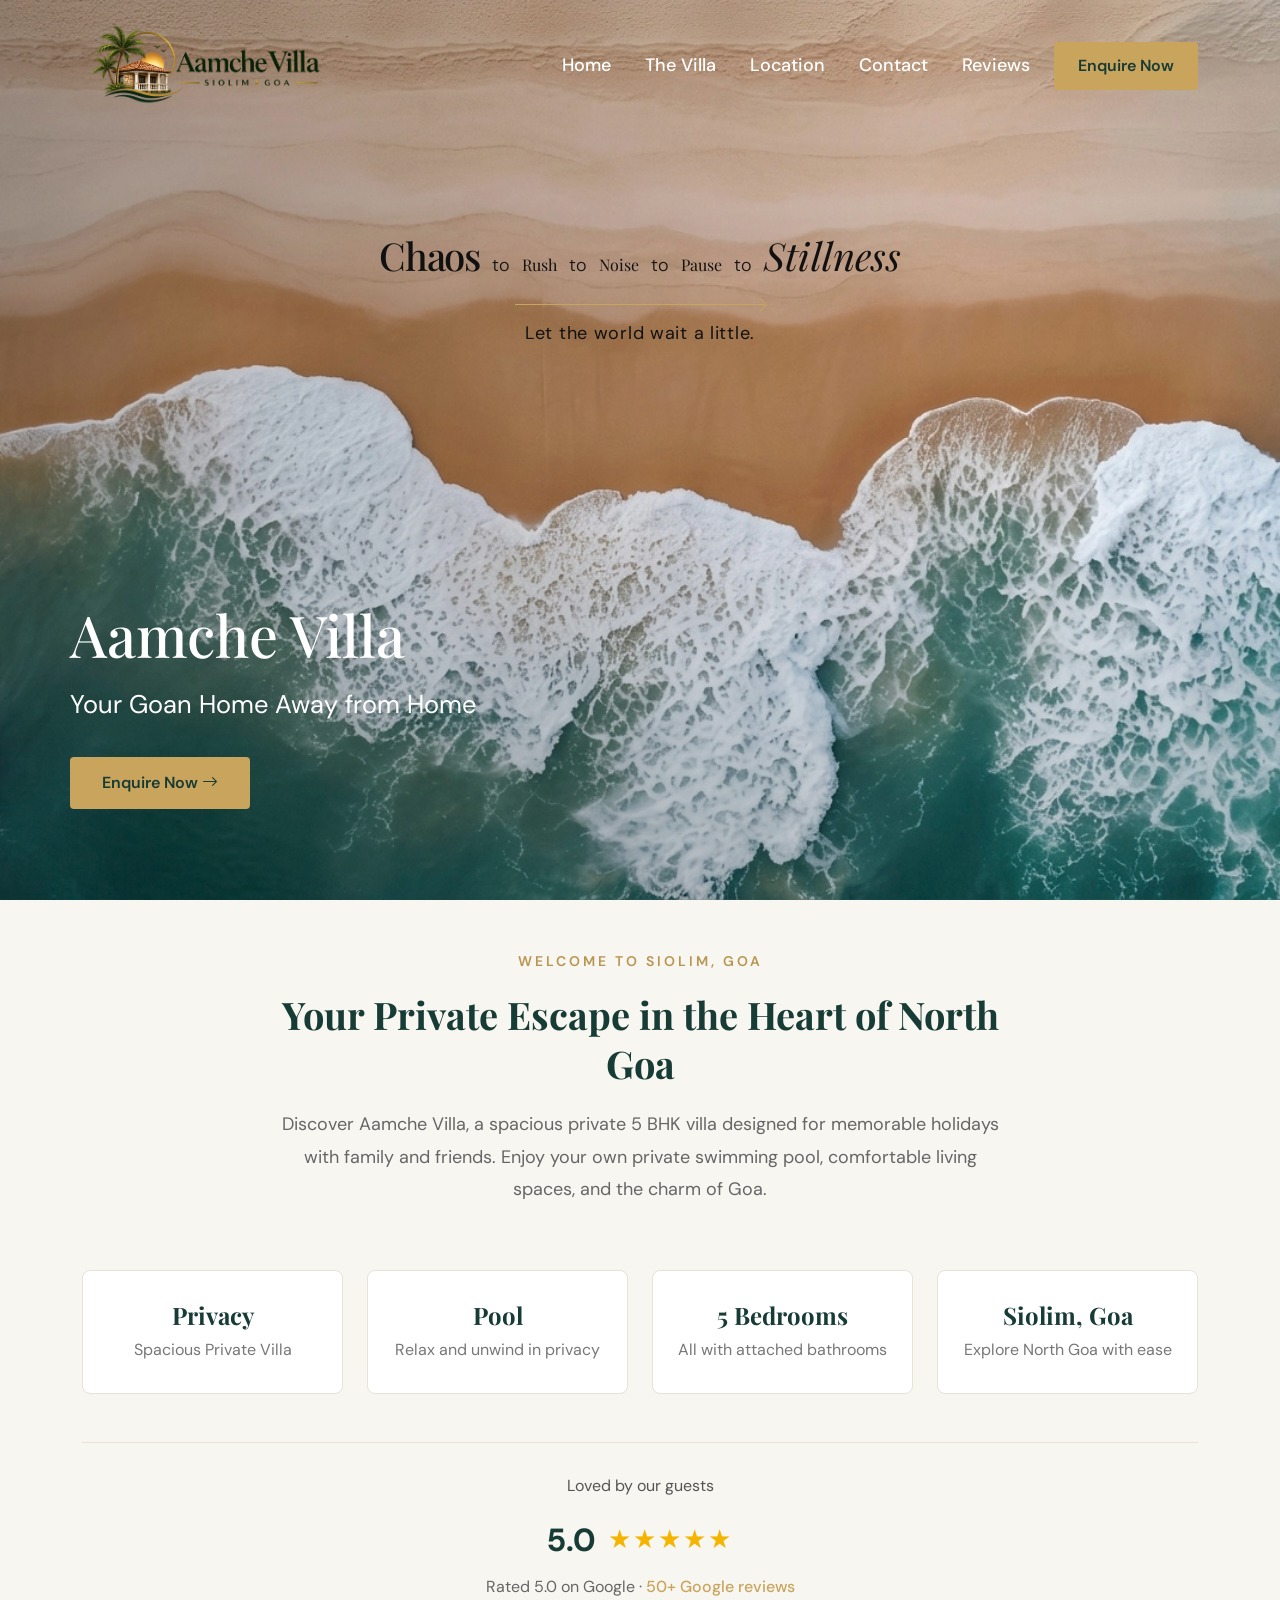
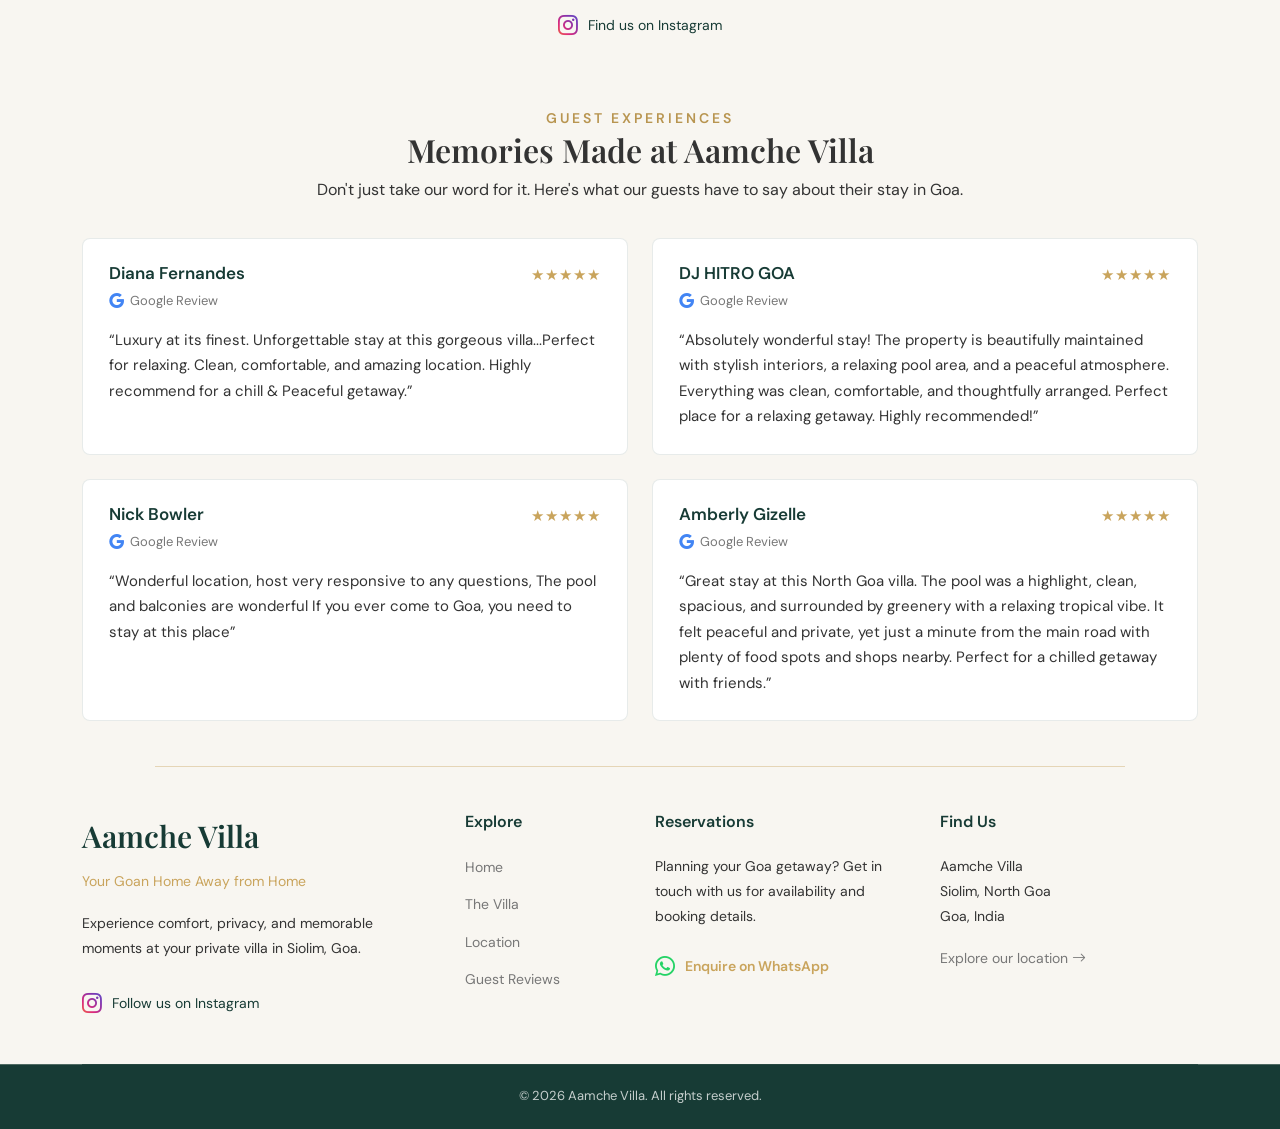
==== index.html @ 556fa5c2 "First draft of the project" ====
<!doctype html>
<html lang="en">
  <head>
    <meta charset="UTF-8" />
    <meta name="viewport" content="width=device-width, initial-scale=1.0" />

    <title>Aamche Villa | Luxury Stay in Goa</title>

    <!-- Bootstrap CSS -->
    <link
      href="https://cdn.jsdelivr.net/npm/bootstrap@5.3.8/dist/css/bootstrap.min.css"
      rel="stylesheet"
      integrity="sha384-sRIl4kxILFvY47J16cr9ZwB07vP4J8+LH7qKQnuqkuIAvNWLzeN8tE5YBujZqJLB"
      crossorigin="anonymous"
    />

    <!-- Google Fonts -->
    <link
      href="https://fonts.googleapis.com/css2?family=DM+Sans:wght@400;500;600;700&family=Playfair+Display:wght@500;600;700&display=swap"
      rel="stylesheet"
    />

    <!-- Bootstrap Icons -->
    <link
      href="https://cdn.jsdelivr.net/npm/bootstrap-icons@1.11.3/font/bootstrap-icons.min.css"
      rel="stylesheet"
    />

    <!-- Custom CSS -->
    <link rel="stylesheet" href="style.css" />
  </head>

  <body>
    <!-- Hero Section -->
    <section class="hero" id="home">
      <!-- Navigation -->
      <nav class="navbar navbar-expand-lg navbar-dark">
        <div class="container">
          <a class="navbar-brand" href="#home">
            <img
              src="assets/images/aamche-villa-logo.png"
              alt="Aamche Villa — Siolim, Goa"
              class="navbar-logo"
            />
          </a>

          <!-- Mobile Menu Button -->
          <button
            class="navbar-toggler"
            type="button"
            data-bs-toggle="collapse"
            data-bs-target="#villaNavbar"
            aria-controls="villaNavbar"
            aria-expanded="false"
            aria-label="Toggle navigation"
          >
            <span class="navbar-toggler-icon"></span>
          </button>

          <!-- Navigation Links -->
          <div class="collapse navbar-collapse" id="villaNavbar">
            <ul class="navbar-nav ms-auto align-items-lg-center">
              <li class="nav-item">
                <a class="nav-link active" href="index.html">Home</a>
              </li>

              <li class="nav-item">
                <a class="nav-link" href="theVilla.html">The Villa</a>
              </li>

              <li class="nav-item">
                <a class="nav-link" href="location.html">Location</a>
              </li>

              <li class="nav-item">
                <a class="nav-link" href="contact.html">Contact</a>
              </li>
              <li class="nav-item">
                <a class="nav-link" href="#reviews">Reviews</a>
              </li>

              <li class="nav-item ms-lg-3">
                <a
                  href="#enquiryModal"
                  class="btn btn-gold"
                  data-bs-toggle="modal"
                  data-bs-target="#enquiryModal"
                >
                  Enquire Now
                </a>
              </li>
            </ul>
          </div>
        </div>
      </nav>

      <!-- Hero Typographic Story -->
      <div class="hero-story" aria-label="Chaos to stillness">
        <div class="hero-story-words">
          <span class="story-chaos">Chaos</span>
          <span class="story-transition">to</span>
          <span class="story-rush">Rush</span>
          <span class="story-transition">to</span>
          <span class="story-noise">Noise</span>
          <span class="story-transition">to</span>
          <span class="story-pause">Pause</span>
          <span class="story-transition">to</span>
          <span class="story-stillness">Stillness</span>
        </div>

        <div class="story-arrow" aria-hidden="true"></div>

        <p class="hero-story-tagline">Let the world wait a little.</p>
      </div>
      <!-- Hero Content -->
      <div class="container hero-content">
        <h1>Aamche Villa</h1>

        <p>Your Goan Home Away from Home</p>

        <a
          href="#enquiryModal"
          class="btn btn-gold"
          data-bs-toggle="modal"
          data-bs-target="#enquiryModal"
        >
          Enquire Now
          <i class="bi bi-arrow-right" aria-hidden="true"></i>
        </a>
      </div>
    </section>

    <!-- Villa Introduction Section -->
    <section class="villa-intro py-5">
      <div class="container">
        <!-- Introduction -->
        <div class="row justify-content-center text-center">
          <div class="col-lg-8">
            <span class="section-label">WELCOME TO SIOLIM, GOA</span>

            <h2 class="section-title mt-3">
              Your Private Escape in the Heart of North Goa
            </h2>

            <p class="section-description">
              Discover Aamche Villa, a spacious private 5 BHK villa designed for
              memorable holidays with family and friends. Enjoy your own private
              swimming pool, comfortable living spaces, and the charm of Goa.
            </p>
          </div>
        </div>

        <!-- Villa Highlights -->
        <div class="row g-4 mt-4">
          <div class="col-md-6 col-lg-3">
            <div class="highlight-card">
              <h3>Privacy</h3>
              <p>Spacious Private Villa</p>
            </div>
          </div>

          <div class="col-md-6 col-lg-3">
            <div class="highlight-card">
              <h3>Pool</h3>
              <p>Relax and unwind in privacy</p>
            </div>
          </div>

          <div class="col-md-6 col-lg-3">
            <div class="highlight-card">
              <h3>5 Bedrooms</h3>
              <p>All with attached bathrooms</p>
            </div>
          </div>

          <div class="col-md-6 col-lg-3">
            <div class="highlight-card">
              <h3>Siolim, Goa</h3>
              <p>Explore North Goa with ease</p>
            </div>
          </div>
        </div>

        <!-- Google Credibility -->
        <div class="google-rating mt-5 text-center">
          <p class="rating-label">Loved by our guests</p>

          <div class="rating-score">
            <span class="rating-number">5.0</span>

            <span class="rating-stars">★★★★★</span>
          </div>

          <p class="rating-reviews">
            Rated 5.0 on Google ·
            <a
              href="https://www.google.com/searchviewer/10?svid=CAwSHRIbCgNwdnESFENnMHZaeTh4TVhsNVpESnlNVFpqGAo"
              target="_blank"
              rel="noopener noreferrer"
              class="google-review-link"
            >
              50+ Google reviews
            </a>
            <br />
            <a
              href="https://www.instagram.com/aamchevillagoa/"
              target="_blank"
              rel="noopener noreferrer"
              class="footer-social"
              aria-label="Follow Aamche Villa on Instagram"
            >
              <i class="bi bi-instagram"></i>
              Find us on Instagram
            </a>
          </p>
        </div>
      </div>
    </section>
    <!-- Guest Reviews Section -->
    <section class="guest-reviews section-padding" id="reviews">
      <div class="container">
        <!-- Section Heading -->
        <div class="section-heading text-center">
          <span class="section-label">GUEST EXPERIENCES</span>

          <h2>Memories Made at Aamche Villa</h2>

          <p>
            Don't just take our word for it. Here's what our guests have to say
            about their stay in Goa.
          </p>
        </div>

        <!-- Review Cards -->
        <div class="row g-4">
          <!-- Review 1 -->
          <div class="col-md-6">
            <div class="review-card">
              <div class="review-card-header">
                <div>
                  <h3>Diana Fernandes</h3>
                  <span class="review-source">
                    <i class="bi bi-google"></i> Google Review
                  </span>
                </div>

                <span class="review-stars" aria-label="5 out of 5 stars">
                  ★★★★★
                </span>
              </div>

              <p class="review-text">
                “Luxury at its finest. Unforgettable stay at this gorgeous
                villa...Perfect for relaxing. Clean, comfortable, and amazing
                location. Highly recommend for a chill & Peaceful getaway.”
              </p>
            </div>
          </div>

          <!-- Review 2 -->
          <div class="col-md-6">
            <div class="review-card">
              <div class="review-card-header">
                <div>
                  <h3>DJ HITRO GOA</h3>
                  <span class="review-source">
                    <i class="bi bi-google"></i> Google Review
                  </span>
                </div>

                <span class="review-stars" aria-label="5 out of 5 stars">
                  ★★★★★
                </span>
              </div>

              <p class="review-text">
                “Absolutely wonderful stay! The property is beautifully
                maintained with stylish interiors, a relaxing pool area, and a
                peaceful atmosphere. Everything was clean, comfortable, and
                thoughtfully arranged. Perfect place for a relaxing getaway.
                Highly recommended!”
              </p>
            </div>
          </div>

          <!-- Review 3 -->
          <div class="col-md-6">
            <div class="review-card">
              <div class="review-card-header">
                <div>
                  <h3>Nick Bowler</h3>
                  <span class="review-source">
                    <i class="bi bi-google"></i> Google Review
                  </span>
                </div>

                <span class="review-stars" aria-label="5 out of 5 stars">
                  ★★★★★
                </span>
              </div>

              <p class="review-text">
                “Wonderful location, host very responsive to any questions, The
                pool and balconies are wonderful If you ever come to Goa, you
                need to stay at this place”
              </p>
            </div>
          </div>

          <!-- Review 4 -->
          <div class="col-md-6">
            <div class="review-card">
              <div class="review-card-header">
                <div>
                  <h3>Amberly Gizelle</h3>
                  <span class="review-source">
                    <i class="bi bi-google"></i> Google Review
                  </span>
                </div>

                <span class="review-stars" aria-label="5 out of 5 stars">
                  ★★★★★
                </span>
              </div>

              <p class="review-text">
                “Great stay at this North Goa villa. The pool was a highlight,
                clean, spacious, and surrounded by greenery with a relaxing
                tropical vibe. It felt peaceful and private, yet just a minute
                from the main road with plenty of food spots and shops nearby.
                Perfect for a chilled getaway with friends.”
              </p>
            </div>
          </div>
        </div>
      </div>
    </section>
    <!-- Footer -->
    <footer class="villa-footer">
      <div class="container">
        <!-- Footer Main -->
        <div class="row footer-main">
          <!-- Villa Branding -->
          <div class="col-lg-4 col-md-6 footer-brand-column">
            <a href="#home" class="footer-brand">Aamche Villa</a>

            <p class="footer-tagline">Your Goan Home Away from Home</p>

            <p class="footer-description">
              Experience comfort, privacy, and memorable moments at your private
              villa in Siolim, Goa.
            </p>

            <a
              href="https://www.instagram.com/aamchevillagoa/"
              target="_blank"
              rel="noopener noreferrer"
              class="footer-social"
              aria-label="Follow Aamche Villa on Instagram"
            >
              <i class="bi bi-instagram"></i>
              Follow us on Instagram
            </a>
          </div>

          <!-- Explore -->
          <div class="col-lg-2 col-md-6 footer-links-column">
            <h3 class="footer-heading">Explore</h3>

            <ul class="footer-links">
              <li><a href="index.html">Home</a></li>
              <li><a href="theVilla.html">The Villa</a></li>
              <li><a href="location.html">Location</a></li>
              <li><a href="index.html#reviews">Guest Reviews</a></li>
            </ul>
          </div>

          <!-- Reservations -->
          <div class="col-lg-3 col-md-6 footer-reservations-column">
            <h3 class="footer-heading">Reservations</h3>

            <p class="footer-description">
              Planning your Goa getaway? Get in touch with us for availability
              and booking details.
            </p>

            <a
              href="https://wa.me/919718188344?text=Hello%20Aamche%20Villa%2C%20I%20would%20like%20to%20enquire%20about%20a%20booking."
              target="_blank"
              rel="noopener noreferrer"
              class="footer-booking-link"
            >
              <i class="bi bi-whatsapp"></i>
              Enquire on WhatsApp
            </a>
          </div>

          <!-- Location -->
          <div class="col-lg-3 col-md-6 footer-location-column">
            <h3 class="footer-heading">Find Us</h3>

            <p class="footer-description">
              Aamche Villa<br />
              Siolim, North Goa<br />
              Goa, India
            </p>

            <a href="location.html" class="footer-location-link">
              Explore our location
              <i class="bi bi-arrow-right"></i>
            </a>
          </div>
        </div>

        <!-- Footer Bottom -->
        <div class="footer-bottom">
          <p>&copy; 2026 Aamche Villa. All rights reserved.</p>
        </div>
      </div>
    </footer>
    <div id="enquiryModalContainer"></div>
    <!-- Bootstrap JavaScript -->
    <script src="https://cdn.jsdelivr.net/npm/bootstrap@5.3.3/dist/js/bootstrap.bundle.min.js"></script>

    <!-- Custom JavaScript -->
    <script src="script.js"></script>
    <!-- Shared Enquiry Modal -->
  </body>
</html>
---- style.css ----
/* =====================================================
   01. AAMCHE VILLA — DESIGN SYSTEM
===================================================== */

:root {
  /* Brand Colors */
  --color-primary: #173b35;
  --color-primary-light: #244b43;
  --color-gold: #c9a45c;
  --color-gold-hover: #dfc17f;

  /* Background Colors */
  --color-background: #f8f6f1;
  --color-white: #ffffff;

  /* Text Colors */
  --color-text: #333333;
  --color-muted: #777777;
  --color-border: #e8e2d7;

  /* Typography */
  --font-heading: "Playfair Display", serif;
  --font-body: "DM Sans", sans-serif;

  /* Layout */
  --section-padding: 80px;
  --container-width: 1200px;

  /* Animation */
  --transition-default: 0.3s ease;
}

/* =====================================================
   02. GLOBAL STYLES & TYPOGRAPHY
===================================================== */

*,
*::before,
*::after {
  box-sizing: border-box;
}

html {
  scroll-behavior: smooth;
}

body {
  margin: 0;
  font-family: var(--font-body);
  color: var(--color-text);
  background-color: var(--color-background);
  line-height: 1.6;
  overflow-x: clip;
}

img {
  max-width: 100%;
  height: auto;
}

h1,
h2,
h3,
h4,
h5,
h6 {
  font-family: var(--font-heading);
  font-weight: 600;
}

a {
  transition: color var(--transition-default);
}

/* =========================================
   HERO STORY — MINIMALIST CHAOS TO STILLNESS
========================================= */

.hero-story {
  position: absolute;
  top: 25%;
  left: 50%;
  transform: translateX(-50%);

  width: 90%;
  text-align: center;

  color: #111111;
  z-index: 1;
  pointer-events: none;
}

/* Main phrase */
.hero-story-words {
  display: flex;
  justify-content: center;
  align-items: baseline;
  gap: 12px;

  margin: 0;

  font-family: var(--font-heading);
  color: #111111;
}

/* Opening word */
.story-chaos {
  font-size: clamp(28px, 3vw, 42px);
  font-weight: 500;
  letter-spacing: -0.03em;
}

/* Transition phrase */
.story-transition {
  font-family: var(--font-body);
  font-size: clamp(15px, 1.4vw, 19px);
  font-weight: 300;
  color: #111111;
}

/* Final word */
.story-stillness {
  font-size: clamp(28px, 3vw, 42px);
  font-weight: 400;
  font-style: italic;
  color: #111111;
}

/* Minimal golden arrow */
.story-arrow {
  position: relative;

  width: 250px;
  height: 1px;

  background-color: var(--color-gold);
  margin: 18px auto 14px;
}

/* Arrow head */
.story-arrow::after {
  content: "";

  position: absolute;
  right: 0;
  top: -4px;

  width: 10px;
  height: 10px;

  border-top: 1px solid var(--color-gold);
  border-right: 1px solid var(--color-gold);

  transform: rotate(45deg);
}

/* Tagline */
.hero-story-tagline {
  font-family: var(--font-body);
  font-size: 18px;
  font-weight: 400;
  letter-spacing: 0.04em;

  margin: 0;
  color: #111111;
}

/* =========================================
   RESPONSIVE HERO STORY
========================================= */

@media (max-width: 767.98px) {
  .hero-story {
    top: 28%;
    width: 95%;
  }

  .hero-story-words {
    gap: 7px;
  }

  .story-chaos,
  .story-stillness {
    font-size: clamp(26px, 2.8vw, 39px);
  }

  .story-transition {
    font-size: 13px;
  }

  .story-arrow {
    width: 70px;
    margin: 14px auto 10px;
  }

  .hero-story-tagline {
    font-size: 13px;
    letter-spacing: 0.02em;
  }
}

/* =====================================================
   03. HERO SECTION
===================================================== */

.hero {
  min-height: max(700px, 100vh);

  background:
    linear-gradient(
      90deg,
      rgba(0, 0, 0, 0.22) 0%,
      rgba(0, 0, 0, 0.1) 45%,
      rgba(0, 0, 0, 0) 75%
    ),
    linear-gradient(0deg, rgba(0, 0, 0, 0.18) 0%, rgba(0, 0, 0, 0) 50%),
    url("assets/images/hero.jpg");
  background-size: cover;
  background-position: center 60%;
  background-repeat: no-repeat;

  color: var(--color-white);

  display: flex;
  flex-direction: column;
}

.hero-content {
  flex: 1;

  display: flex;
  flex-direction: column;
  justify-content: center;

  padding: 60px 0;
  transform: translateY(190px);
}

.hero-content h1 {
  font-family: var(--font-heading);
  font-size: clamp(46px, 4.5vw, 68px);
  font-weight: 500;
  line-height: 1.1;

  margin-bottom: 20px;
}

.hero-content p {
  font-family: var(--font-body);
  font-size: clamp(18px, 2vw, 26px);
  line-height: 1.5;

  margin-bottom: 32px;
}

/* Navbar Logo */

.navbar-brand {
  display: flex;
  align-items: center;
  padding: 0;
}

.navbar-logo {
  width: 250px;
  height: auto;
  max-width: 100%;
  object-fit: contain;
}

@media (max-width: 991px) {
  .navbar-logo {
    width: 190px;
  }
}

/* =====================================================
   04. NAVIGATION
===================================================== */

/* Desktop Navbar */

.hero .navbar {
  padding: 24px 0;
}

.navbar-brand {
  font-family: var(--font-heading);
  font-size: 32px;
  font-weight: 600;
  color: var(--color-white);
  letter-spacing: -0.5px;
}

.navbar-brand:hover,
.navbar-brand:focus {
  color: var(--color-white);
}

.navbar .nav-link {
  color: var(--color-white);
  font-size: 18px;
  font-weight: 500;
  margin-left: 18px;

  transition: color var(--transition-default);
}

.navbar .nav-link:hover,
.navbar .nav-link:focus {
  color: var(--color-gold);
}

/* Navbar Hamburger Button */

.navbar .navbar-toggler {
  border: 1px solid rgba(255, 255, 255, 0.6);
}

.navbar .navbar-toggler:focus {
  box-shadow: 0 0 0 0.15rem rgba(201, 164, 92, 0.5);
}

/* Navbar Logo */

.navbar-brand {
  display: flex;
  align-items: center;
  padding: 0;
}

.navbar-logo {
  width: 250px;
  height: auto;
  object-fit: contain;
}

@media (max-width: 991px) {
  .navbar-logo {
    width: 190px;
  }
}

/* =====================================================
   05. BUTTONS
===================================================== */

.btn-gold {
  display: inline-block;

  background-color: var(--color-gold);
  color: var(--color-primary);

  padding: 12px 24px;

  border: none;
  border-radius: 4px;

  font-weight: 600;
  text-decoration: none;

  transition:
    background-color var(--transition-default),
    transform var(--transition-default);
}

.btn-gold:hover,
.btn-gold:focus {
  background-color: var(--color-gold-hover);
  color: var(--color-primary);

  transform: translateY(-2px);
}

/* Hero CTA Button */

.hero-content .btn-gold {
  width: fit-content;
  padding: 14px 32px;
}

/* =====================================================
   06. VILLA INTRODUCTION
===================================================== */

.villa-intro {
  background-color: var(--color-background);
  padding: 60px 0;
}

/* Section Eyebrow Label */

.section-label {
  color: #b89550;

  font-size: 14px;
  font-weight: 600;
  letter-spacing: 3px;
}

/* Section Heading */

.section-title {
  color: var(--color-primary);

  font-size: 38px;
  font-weight: 700;
  line-height: 1.3;
}

/* Section Description */

.section-description {
  color: #666666;

  font-size: 18px;
  line-height: 1.8;

  margin-top: 20px;
}

/* =====================================================
   07. VILLA HIGHLIGHT CARDS
===================================================== */

.highlight-card {
  height: 100%;
  padding: 30px 20px;

  background-color: var(--color-white);

  text-align: center;

  border-radius: 8px;
  border: 1px solid var(--color-border);

  transition:
    transform var(--transition-default),
    box-shadow var(--transition-default);
}

.highlight-card:hover {
  transform: translateY(-5px);
  box-shadow: 0 8px 24px rgba(0, 0, 0, 0.06);
}

.highlight-card h3 {
  color: var(--color-primary);

  font-size: 24px;
  font-weight: 700;
}

.highlight-card p {
  color: var(--color-muted);
  margin-bottom: 0;
}

/* =====================================================
   08. GOOGLE RATING
===================================================== */

.google-rating {
  border-top: 1px solid var(--color-border);
  padding-top: 30px;
}

.rating-label {
  color: #555555;
  font-size: 16px;
}

.rating-score {
  display: flex;
  justify-content: center;
  align-items: center;
  gap: 12px;
}

.rating-number {
  font-size: 32px;
  font-weight: 700;
  color: var(--color-primary);
}

.rating-stars {
  color: #f4b400;
  font-size: 26px;
  letter-spacing: 2px;
}

.rating-reviews {
  color: #666666;
  margin-top: 8px;
}

/* =====================================================
   09. GUEST REVIEWS
===================================================== */

/* Reviews Section */

.guest-reviews {
  background-color: var(--color-background);
}

.guest-reviews .section-heading {
  margin-bottom: 35px;
}

/* Review Card */

.review-card {
  height: 100%;
  min-height: 0;

  padding: 24px 26px;

  background-color: var(--color-white);

  border: 1px solid rgba(23, 59, 53, 0.1);
  border-radius: 8px;

  display: flex;
  flex-direction: column;

  position: relative;

  transition:
    transform var(--transition-default),
    box-shadow var(--transition-default);
}

.review-card:hover {
  transform: translateY(-3px);
  box-shadow: 0 8px 22px rgba(23, 59, 53, 0.07);
}

/* Review Header */

.review-card-header {
  display: flex;
  justify-content: space-between;
  align-items: flex-start;

  gap: 10px;
  margin-bottom: 14px;
}

.review-card-header h3 {
  font-family: var(--font-body);
  font-size: 17px;
  font-weight: 600;

  color: var(--color-primary);
  margin-bottom: 5px;
}

/* Review Source */

.review-source {
  display: inline-flex;
  align-items: center;
  gap: 6px;

  color: var(--color-muted);
  font-size: 13px;
}

.review-source i {
  color: #4285f4;
  font-size: 15px;
}

/* Review Stars */

.review-stars {
  color: var(--color-gold);
  font-size: 15px;
  letter-spacing: 1px;
  white-space: nowrap;
}

/* Review Content */

.review-text {
  color: var(--color-text);

  font-size: 15px;
  line-height: 1.7;

  margin-bottom: 0;
}

/* =====================================================
   10. FOOTER — UPPER LIGHT SECTION
===================================================== */

/* Footer Main Container */

.villa-footer {
  position: relative;

  background-color: var(--color-background);
  color: var(--color-text);

  padding: 45px 0 0;
}

/* Reviews-to-Footer Divider */

.villa-footer::before {
  content: "";

  display: block;

  width: 80%;
  max-width: 970px;
  height: 1px;

  background-color: var(--color-gold);
  opacity: 0.4;

  margin: 0 auto 45px;
}

/* Footer Column Layout */

.footer-main {
  align-items: flex-start;
  row-gap: 35px;
}

.footer-main > div {
  min-width: 0;
}

/* Branding Column */

.footer-brand-column {
  padding-right: 30px;
}

/* Other Footer Columns */

.footer-links-column,
.footer-reservations-column,
.footer-location-column {
  padding-left: 15px;
  padding-right: 15px;
}

/* =====================================================
   11. FOOTER — BRANDING & DESCRIPTION
===================================================== */

/* Villa Brand */

.footer-brand {
  display: inline-block;

  font-family: var(--font-heading);
  font-size: 30px;
  font-weight: 600;

  color: var(--color-primary);
  text-decoration: none;

  margin-bottom: 10px;
}

.footer-brand:hover {
  color: var(--color-gold);
}

/* Tagline */

.footer-tagline {
  color: var(--color-gold);

  font-size: 14px;
  margin-bottom: 18px;
}

/* Description */

.footer-description {
  color: var(--color-text);

  font-size: 14px;
  line-height: 1.8;
}

/* =====================================================
   12. FOOTER — HEADINGS & QUICK LINKS
===================================================== */

/* Footer Headings */

.footer-heading {
  font-family: var(--font-body);
  font-size: 16px;
  font-weight: 600;

  color: var(--color-primary);

  margin-bottom: 22px;
}

/* Footer Link List */

.footer-links {
  list-style: none;

  padding: 0;
  margin: 0;
}

.footer-links li {
  margin-bottom: 12px;
}

/* Footer Links */

.footer-links a,
.footer-location-link {
  color: var(--color-muted);

  font-size: 14px;
  text-decoration: none;

  transition: color var(--transition-default);
}

.footer-links a:hover,
.footer-location-link:hover {
  color: var(--color-gold);
}

/* =====================================================
   13. FOOTER — INSTAGRAM
===================================================== */

.footer-social {
  display: inline-flex;
  align-items: center;
  gap: 10px;

  color: var(--color-primary);
  text-decoration: none;

  font-size: 14px;
  margin-top: 10px;

  transition: color var(--transition-default);
}

/* Instagram Brand Icon */

.footer-social i {
  font-size: 20px;

  background: linear-gradient(45deg, #f58529, #dd2a7b, #8134af, #515bd4);

  -webkit-background-clip: text;
  background-clip: text;
  -webkit-text-fill-color: transparent;
}

.footer-social:hover {
  color: var(--color-gold);
}

/* =====================================================
   14. FOOTER — WHATSAPP BOOKING
===================================================== */

.footer-booking-link {
  display: inline-flex;
  align-items: center;
  gap: 10px;

  color: var(--color-gold);
  text-decoration: none;

  font-size: 14px;
  font-weight: 600;

  margin-top: 5px;

  transition: color var(--transition-default);
}

/* WhatsApp Brand Icon */

.footer-booking-link i {
  font-size: 20px;
  color: #25d366;
}

.footer-booking-link:hover {
  color: var(--color-primary);
}

/* =====================================================
   15. FOOTER — DARK COPYRIGHT STRIP
===================================================== */

.footer-bottom {
  display: flex;
  justify-content: center;
  align-items: center;

  gap: 20px;

  position: relative;

  background-color: var(--color-primary);

  margin-top: 45px;
  padding: 22px 30px;

  /* Extend the green background beyond the container */
  box-shadow: 0 0 0 100vmax var(--color-primary);
  clip-path: inset(0 -100vmax);
}

/* Copyright Text */

.footer-bottom p {
  color: rgba(255, 255, 255, 0.75);

  font-size: 13px;
  margin: 0;
}

/* =====================================================
   16. RESPONSIVE DESIGN — TABLET
===================================================== */

@media (max-width: 991.98px) {
  /* Hero Background */

  .hero {
    background-position: center;
  }

  /* Mobile Navigation — Transparent */

  .hero .navbar {
    padding: 15px 0;
  }

  .navbar-collapse {
    margin-top: 15px;
    padding: 10px 0;

    background-color: transparent;
    border: none;
    border-radius: 0;
    box-shadow: none;
  }

  .navbar-nav {
    align-items: stretch !important;
    gap: 8px;
  }

  .navbar .nav-link {
    margin-left: 0;
    padding: 10px 5px;
  }

  .navbar .nav-item.ms-lg-3 {
    margin-left: 0 !important;
  }

  .navbar .nav-item .btn-gold {
    display: inline-block;
    margin-top: 10px;
  }

  /* Footer Column Spacing */

  .footer-brand-column {
    padding-right: 15px;
  }

  .footer-links-column,
  .footer-reservations-column,
  .footer-location-column {
    padding-left: 15px;
    padding-right: 15px;
  }
}

/* =====================================================
   17. RESPONSIVE DESIGN — MOBILE
===================================================== */

@media (max-width: 767.98px) {
  /* Hero */

  .hero {
    min-height: max(650px, 100vh);
    background-position: center;
  }

  .hero-content {
    padding: 40px 0;
  }

  .hero-content h1 {
    font-size: clamp(40px, 10vw, 56px);
  }

  .hero-content p {
    font-size: 18px;
  }

  /* Villa Introduction */

  .villa-intro {
    padding: 50px 0;
  }

  .section-title {
    font-size: 30px;
  }

  .section-description {
    font-size: 16px;
  }

  /* Google Rating */

  .rating-score {
    gap: 8px;
  }

  .rating-number {
    font-size: 28px;
  }

  .rating-stars {
    font-size: 22px;
  }

  /* Guest Reviews */

  .guest-reviews .section-heading {
    margin-bottom: 25px;
  }

  .review-card {
    min-height: auto;
    padding: 22px;
  }

  .review-card-header {
    flex-direction: column;
    gap: 10px;
  }

  .review-card-header h3 {
    font-size: 16px;
  }

  .review-text {
    font-size: 14px;
    line-height: 1.7;
  }

  /* Footer */

  .villa-footer {
    padding-top: 35px;
  }

  .villa-footer::before {
    width: 90%;
    margin-bottom: 35px;
  }

  .footer-main {
    row-gap: 30px;
    text-align: center;
  }

  .footer-brand-column {
    padding-right: 15px;
  }

  .footer-heading {
    margin-bottom: 15px;
  }

  /* Copyright Strip */

  .footer-bottom {
    flex-direction: column;
    text-align: center;

    gap: 8px;
    padding: 22px 15px;

    margin-top: 35px;
  }
}

/* =====================================================
   18. RESPONSIVE DESIGN — SMALL MOBILE
===================================================== */

@media (max-width: 480px) {
  /* Hero */

  .hero-content h1 {
    font-size: 40px;
  }

  .hero-content p {
    font-size: 17px;
  }

  /* Section Headings */

  .section-title {
    font-size: 27px;
  }

  /* Highlight Cards */

  .highlight-card {
    padding: 25px 15px;
  }

  .highlight-card h3 {
    font-size: 22px;
  }

  /* Google Rating */

  .rating-score {
    flex-wrap: wrap;
  }
}

/* Google Reviews Link */
.google-review-link {
  color: var(--color-gold);
  text-decoration: none;
  font-weight: 500;

  transition:
    color var(--transition-default),
    opacity var(--transition-default);
}

.google-review-link:hover {
  color: var(--color-primary);
  text-decoration: none;
}

.google-review-link:focus-visible {
  outline: 2px solid var(--color-gold);
  outline-offset: 4px;
  border-radius: 2px;
}

/* =====================================================
   19. THE VILLA PAGE
===================================================== */

/* -----------------------------------------------------
   19.1 Villa Page Navbar
   Keep the same layout as homepage, but use dark text
   because this page has a light background.
----------------------------------------------------- */

.villa-page {
  background-color: var(--color-background);
}

.villa-navbar {
  background-color: var(--color-background);
  padding: 12px 0;
}

.villa-navbar .navbar-logo {
  width: 250px;
  max-height: 85px;
  object-fit: contain;
}

.villa-navbar .nav-link {
  color: var(--color-primary);
  font-weight: 500;
  margin-left: 15px;
}

.villa-navbar .nav-link:hover,
.villa-navbar .nav-link:focus,
.villa-navbar .nav-link.active {
  color: var(--color-gold);
}

.villa-navbar .navbar-toggler {
  border-color: var(--color-primary);
}

.villa-navbar .navbar-toggler:focus {
  box-shadow: 0 0 0 0.15rem rgba(201, 164, 92, 0.4);
}

/* -----------------------------------------------------
   19.2 Villa Introduction — Refined Hero
----------------------------------------------------- */

.villa-page-hero {
  position: relative;
  background-color: var(--color-background);
  padding: 25px 0 15px;
  overflow: hidden;
}

/* Small decorative ornament */
.villa-hero-ornament {
  display: flex;
  justify-content: center;
  align-items: center;
  gap: 18px;
  color: var(--color-gold);
  margin-bottom: 8px;
}

.villa-hero-ornament span {
  display: block;
  width: 35px;
  height: 1px;
  background-color: var(--color-gold);
}

.villa-hero-ornament i {
  font-size: 25px;
}

/* Location eyebrow */
.villa-hero-eyebrow {
  color: var(--color-gold);
  font-family: var(--font-body);
  font-size: 13px;
  font-weight: 600;
  letter-spacing: 2.5px;
  text-transform: uppercase;
  margin-bottom: 22px;
}

/* Main heading */
.villa-page-hero h1 {
  color: var(--color-primary);
  font-family: var(--font-heading);
  font-size: clamp(38px, 5vw, 68px);
  font-weight: 600;
  line-height: 1.12;
  margin-bottom: 25px;
}

/* Description */
.villa-hero-description {
  max-width: 900px;
  margin: 0 auto;
}

.villa-page-hero .lead {
  color: var(--color-text);
  font-family: var(--font-body);
  font-size: clamp(17px, 1.5vw, 21px);
  line-height: 1.8;
  margin: 0 auto 25px;
}

/* Hero buttons */
.villa-hero-actions {
  display: flex;
  justify-content: center;
  align-items: center;
  flex-wrap: wrap;
  gap: 16px;
}

.villa-hero-actions .btn {
  padding: 13px 25px;
}

/* Gallery scroll cue */
.villa-hero-scroll {
  display: inline-flex;
  flex-direction: column;
  align-items: center;
  gap: 1px;
  margin-top: 2px;

  color: var(--color-muted);
  font-size: 12px;
  font-weight: 600;
  letter-spacing: 1.8px;
  text-transform: uppercase;
  text-decoration: none;

  transition: color var(--transition-default);
}

.villa-hero-scroll i {
  color: var(--color-gold);
  font-size: 23px;
  transition: transform var(--transition-default);
}

.villa-hero-scroll:hover {
  color: var(--color-primary);
}

.villa-hero-scroll:hover i {
  transform: translateY(4px);
}

/* Responsive hero */
@media (max-width: 767.98px) {
  .villa-page-hero {
    padding: 35px 0 25px;
  }

  .villa-hero-eyebrow {
    font-size: 11px;
    letter-spacing: 1.5px;
    margin-bottom: 18px;
  }

  .villa-page-hero h1 {
    font-size: clamp(34px, 8vw, 44px);
    line-height: 1.15;
  }

  .villa-page-hero .lead {
    font-size: 16px;
    line-height: 1.7;
  }

  .villa-hero-actions {
    gap: 12px;
  }

  .villa-hero-actions .btn {
    padding: 11px 18px;
    font-size: 16px;
  }

  .villa-hero-scroll {
    margin-top: 25px;
    font-size: 10px;
    letter-spacing: 1.2px;
  }
}

.villa-palm-icon {
  width: 34px;
  height: 34px;
  display: block;
}

/* =====================================================
   VILLA PAGE — LUXURY CAROUSEL
===================================================== */

/* Carousel outer frame */
.villa-carousel {
  position: relative;
  width: 100%;
  padding: 12px;
  overflow: hidden;
  background-color: var(--color-background);
}

/* Carousel frame */
.villa-carousel .carousel-inner {
  overflow: hidden;
  border-radius: 6px;
}

/* Consistent image sizing */
.villa-carousel-image {
  display: block;
  width: 100%;
  height: clamp(400px, 55vw, 700px);
  object-fit: cover;
  object-position: center;
}

/* Caption overlay */
.villa-carousel .carousel-item {
  position: relative;
}

.villa-carousel .carousel-item::after {
  content: "";
  position: absolute;
  inset: 0;

  background: linear-gradient(
    to top,
    rgba(0, 0, 0, 0.55) 0%,
    rgba(0, 0, 0, 0.15) 35%,
    rgba(0, 0, 0, 0) 65%
  );

  pointer-events: none;
}

/* Caption positioning */
.villa-carousel .carousel-caption {
  z-index: 2;
  bottom: 8%;
  text-align: center;
}

/* Caption heading */
.villa-carousel .carousel-caption h2 {
  font-family: var(--font-heading);
  font-size: clamp(2rem, 4vw, 3.5rem);
  font-weight: 500;
  color: var(--color-white);
  margin-bottom: 12px;
}

/* Caption description */
.villa-carousel .carousel-caption p {
  font-family: var(--font-body);
  font-size: clamp(1rem, 1.5vw, 1.25rem);
  color: var(--color-white);
  margin-bottom: 0;
}

/* Carousel arrows */
.villa-carousel .carousel-control-prev,
.villa-carousel .carousel-control-next {
  z-index: 3;
  width: 8%;
  opacity: 0.75;
  transition: opacity var(--transition-default);
}

.villa-carousel .carousel-control-prev:hover,
.villa-carousel .carousel-control-next:hover {
  opacity: 1;
}

/* Tablet and mobile */
@media (max-width: 768px) {
  .villa-carousel {
    padding: 8px;
  }

  .villa-carousel-image {
    height: 400px;
  }

  .villa-carousel .carousel-caption {
    bottom: 6%;
    left: 10%;
    right: 10%;
  }

  .villa-carousel .carousel-caption h2 {
    font-size: 1.8rem;
  }

  .villa-carousel .carousel-caption p {
    font-size: 0.95rem;
  }

  .villa-carousel .carousel-control-prev,
  .villa-carousel .carousel-control-next {
    width: 12%;
  }
}

/* Small mobile */
@media (max-width: 575.98px) {
  .villa-carousel-image {
    height: 300px;
  }

  .villa-carousel .carousel-caption h2 {
    font-size: 24px;
  }

  .villa-carousel .carousel-caption p {
    font-size: 14px;
  }
}

/* -----------------------------------------------------
   19.4 Villa Highlights
----------------------------------------------------- */

.villa-highlights {
  background-color: #ffffff;
  padding: 70px 0;
}

.villa-highlights .row {
  align-items: stretch;
}

.villa-highlights .col-md-4 {
  padding: 20px 30px;
}

.villa-highlight-icon {
  display: inline-block;
  color: var(--color-gold);
  font-size: 30px;
  margin-bottom: 15px;
}

.villa-highlights h2 {
  color: var(--color-primary);
  margin-bottom: 12px;
}

.villa-highlights p {
  max-width: 350px;
  margin: 0 auto;
  color: var(--color-muted);
}

/* -----------------------------------------------------
   19.5 Villa Feature Sections
----------------------------------------------------- */

.villa-feature-section {
  padding: 85px 0;
  background-color: var(--color-background);
}

.villa-feature-section:nth-of-type(even) {
  background-color: #ffffff;
}

.villa-feature-section h2 {
  color: var(--color-primary);
  font-size: clamp(30px, 3vw, 42px);
  line-height: 1.25;
  margin-bottom: 24px;
}

.villa-feature-section .lead {
  color: var(--color-primary-light);
  font-size: 21px;
  margin-bottom: 20px;
}

.villa-feature-section p {
  color: var(--color-text);
  line-height: 1.8;
}

.villa-feature-image {
  width: 100%;
  height: 430px;
  object-fit: cover;
  border-radius: 6px;
}

/* -----------------------------------------------------
   19.6 Villa Enquiry CTA
----------------------------------------------------- */

.villa-enquiry-section {
  background-color: var(--color-primary);
  color: var(--color-white);
  padding: 85px 0;
}

.villa-enquiry-section h2 {
  color: var(--color-white);
  font-size: clamp(30px, 3vw, 44px);
  margin-bottom: 20px;
}

.villa-enquiry-section .lead {
  color: rgba(255, 255, 255, 0.85);
  font-size: 20px;
}

.villa-enquiry-section .btn-gold {
  padding: 15px 30px;
}

/* -----------------------------------------------------
   19.7 Responsive Adjustments
----------------------------------------------------- */

@media (max-width: 991.98px) {
  .villa-navbar .navbar-logo {
    width: 210px;
    max-height: 75px;
  }

  .villa-navbar .navbar-collapse {
    padding: 15px 0;
  }

  .villa-navbar .nav-link {
    margin-left: 0;
    padding: 10px 0;
  }

  .villa-navbar .nav-item .btn-gold {
    margin-top: 10px;
  }

  .villa-page-hero {
    padding: 50px 0 35px;
  }

  .villa-feature-section {
    padding: 60px 0;
  }

  .villa-feature-image {
    height: 350px;
  }
}

@media (max-width: 575.98px) {
  .villa-navbar .navbar-logo {
    width: 175px;
    max-height: 65px;
  }

  .villa-page-hero h1 {
    font-size: 34px;
  }

  .villa-page-hero .lead {
    font-size: 16px;
  }

  .villa-carousel-image {
    height: 300px;
  }

  .villa-carousel-section .carousel-caption {
    bottom: 8%;
  }

  .villa-carousel-section .carousel-caption h2 {
    font-size: 24px;
  }

  .villa-carousel-section .carousel-caption p {
    font-size: 14px;
  }

  .villa-highlights {
    padding: 45px 0;
  }

  .villa-highlights .col-md-4 {
    padding: 20px 15px;
  }

  .villa-feature-section {
    padding: 45px 0;
  }

  .villa-feature-image {
    height: 280px;
  }

  .villa-feature-section h2 {
    font-size: 30px;
  }

  .villa-feature-section .lead {
    font-size: 18px;
  }

  .villa-enquiry-section {
    padding: 55px 0;
  }
}

/* -----------------------------------------------------
   19.8 Accessibility: Respect Reduced Motion
----------------------------------------------------- */

@media (prefers-reduced-motion: reduce) {
  .villa-page *,
  .villa-page *::before,
  .villa-page *::after {
    scroll-behavior: auto !important;
    transition-duration: 0.01ms !important;
    animation-duration: 0.01ms !important;
  }
}

/* =====================================================
   19.9 HOST MESSAGE — PERSONAL HOSPITALITY
===================================================== */

.host-message-section {
  background-color: var(--color-background);
  padding: 100px 0;
}

.host-message-section .row {
  --bs-gutter-x: 4rem;
}

/* Host message content */
.host-message-content {
  padding-right: 30px;
}

.host-message-content .section-label {
  display: inline-block;
  color: var(--color-gold);
  font-family: var(--font-body);
  font-size: 13px;
  font-weight: 600;
  letter-spacing: 2px;
  text-transform: uppercase;
  margin-bottom: 20px;
}

.host-message-content h2 {
  color: var(--color-primary);
  font-size: clamp(32px, 3.5vw, 48px);
  line-height: 1.2;
  margin-bottom: 28px;
}

.host-message-content p {
  color: var(--color-text);
  font-size: 16px;
  line-height: 1.9;
  margin-bottom: 20px;
  max-width: 620px;
}

/* Host signature */
.host-message-content .host-signature {
  margin-top: 30px;
  color: var(--color-primary);
  font-style: italic;
}

.host-message-content .host-signature strong {
  display: inline-block;
  margin-top: 8px;
  font-style: normal;
  font-weight: 600;
}

/* Host photo */
.host-message-image {
  position: relative;
  z-index: 1;
}

.host-message-image img {
  display: block;
  width: 100%;
  height: 520px;
  object-fit: cover;
  object-position: center;
  border-radius: 6px;
}

/* Responsive adjustments */
@media (max-width: 991.98px) {
  .host-message-section {
    padding: 70px 0;
  }

  .host-message-content {
    padding-right: 12px;
  }

  .host-message-image img {
    height: 450px;
  }
}

@media (max-width: 767.98px) {
  .host-message-section {
    padding: 50px 0;
  }

  .host-message-section .row {
    --bs-gutter-x: 1.5rem;
    row-gap: 35px;
  }

  .host-message-content h2 {
    font-size: 34px;
  }

  .host-message-content p {
    font-size: 15px;
  }

  .host-message-image img {
    height: 420px;
  }
}

.villa-hero-eyebrow {
  color: var(--color-gold);
  font-size: 13px;
  font-weight: 600;
  letter-spacing: 2.5px;
  text-transform: uppercase;
  margin-bottom: 20px;
}

/* =====================================================
   LOCATION PAGE
===================================================== */

/* Location hero */
.location-hero-section {
  background-color: var(--color-background);
  padding: 45px 0 30px;
}

.location-hero-content {
  max-width: 950px;
  margin: 0 auto;
}

/* Eyebrow */
.location-eyebrow {
  color: var(--color-gold);
  font-family: var(--font-body);
  font-size: 13px;
  font-weight: 600;
  letter-spacing: 2.5px;
  text-transform: uppercase;
  margin-bottom: 20px;
}

/* Hero heading */
.location-hero-content h1 {
  color: var(--color-primary);
  font-family: var(--font-heading);
  font-size: clamp(38px, 5vw, 64px);
  font-weight: 600;
  line-height: 1.15;
  margin-bottom: 24px;
}

/* Hero description */
.location-hero-description {
  max-width: 760px;
  margin: 0 auto;
  color: var(--color-text);
  font-family: var(--font-body);
  font-size: clamp(16px, 1.5vw, 20px);
  line-height: 1.8;
}

/* Map image container */
.location-map-wrapper {
  margin-top: 40px;
  width: 100%;
  overflow: hidden;
  border-radius: 8px;
  background-color: var(--color-background);
}

/* Map image */
.location-map-image {
  display: block;
  width: 100%;
  height: auto;
  object-fit: contain;
}

/* Map caption */
.location-map-caption {
  margin-top: 15px;
  text-align: center;
  color: var(--color-muted);
  font-size: 13px;
  letter-spacing: 0.5px;
}

.location-map-caption i {
  color: var(--color-gold);
  margin-right: 5px;
}

/* =====================================================
   LOCATION DISTANCE HIGHLIGHTS
===================================================== */

.location-distance-section {
  background-color: var(--color-background);
  padding: 40px 0 10px;
}

.location-distance-heading {
  max-width: 700px;
  margin: 0 auto 45px;
}

.location-distance-heading h2 {
  color: var(--color-primary);
  font-family: var(--font-heading);
  font-size: clamp(32px, 4vw, 46px);
  font-weight: 600;
  margin-bottom: 1px;
}

.location-distance-heading > p:last-child {
  color: var(--color-muted);
  font-size: 16px;
  line-height: 1.8;
}

/* Distance cards */
.location-distance-card {
  height: 100%;
  padding: 8px 8px;
  text-align: center;
  background-color: #ffffff;
  border: 1px solid var(--color-border);
  border-radius: 6px;
  transition:
    transform var(--transition-default),
    box-shadow var(--transition-default);
}

.location-distance-card:hover {
  transform: translateY(-4px);
  box-shadow: 0 8px 24px rgba(23, 59, 53, 0.08);
}

/* Distance number */
.location-distance {
  display: block;
  color: var(--color-gold);
  font-family: var(--font-heading);
  font-size: 32px;
  font-weight: 600;
  margin-bottom: 12px;
}

/* Destination name */
.location-distance-card h3 {
  color: var(--color-primary);
  font-family: var(--font-heading);
  font-size: 20px;
  font-weight: 600;
  margin-bottom: 12px;
}

/* Destination description */
.location-distance-card p {
  color: var(--color-muted);
  font-size: 14px;
  line-height: 1.7;
  margin-bottom: 0;
}

/* =====================================================
   LOCATION PAGE — RESPONSIVE
===================================================== */

@media (max-width: 767.98px) {
  .location-hero-section {
    padding: 35px 0 20px;
  }

  .location-eyebrow {
    font-size: 11px;
    letter-spacing: 1.5px;
  }

  .location-hero-content h1 {
    font-size: clamp(32px, 8vw, 42px);
  }

  .location-hero-description {
    font-size: 15px;
    line-height: 1.7;
  }

  .location-map-wrapper {
    margin-top: 25px;
    border-radius: 4px;
  }

  .location-distance-section {
    padding: 45px 0 60px;
  }

  .location-distance-heading {
    margin-bottom: 30px;
  }

  .location-distance-card {
    padding: 22px 12px;
  }

  .location-distance {
    font-size: 27px;
  }

  .location-distance-card h3 {
    font-size: 17px;
  }

  .location-distance-card p {
    font-size: 13px;
  }
}

/* =====================================================
   CONTACT / BOOKING PAGE
===================================================== */

/* Booking hero */
.booking-hero-section {
  background-color: var(--color-background);
  padding: 10px 0 5px;
}

.booking-eyebrow {
  color: var(--color-gold);
  font-family: var(--font-body);
  font-size: 13px;
  font-weight: 600;
  letter-spacing: 2.5px;
  text-transform: uppercase;
  margin-bottom: 20px;
}

.booking-hero-section h1 {
  color: var(--color-primary);
  font-family: var(--font-heading);
  font-size: clamp(40px, 5vw, 64px);
  line-height: 1.15;
  margin-bottom: 25px;
}

.booking-eyebrow {
  color: var(--color-gold);
  font-size: 13px;
  font-weight: 600;
  letter-spacing: 2.5px;
  text-transform: uppercase;
  margin-bottom: 20px;
}

.booking-hero-description {
  max-width: 760px;
  margin: 0 auto;
  font-size: 18px;
  line-height: 1.8;
}

/* Booking section */
.booking-options-section {
  background-color: var(--color-background);
  padding: 25px 0 20px;
}

.booking-section-heading {
  margin-bottom: 45px;
}

.booking-section-heading h2 {
  font-family: var(--font-heading);
  font-size: clamp(30px, 4vw, 44px);
  color: var(--color-primary);
  margin-bottom: 15px;
}

/* Booking cards */
.booking-card {
  display: flex;
  flex-direction: column;
  align-items: flex-start;

  height: 100%;
  min-height: 390px;
  padding: 38px;

  border: 1px solid var(--color-border);
  border-radius: var(--radius-card);

  transition:
    transform var(--transition-default),
    box-shadow var(--transition-default);
}

.booking-card:hover {
  transform: translateY(-4px);
  box-shadow: var(--shadow-card);
}

.booking-card-direct {
  background-color: var(--color-primary);
  color: var(--color-white);
  border-color: var(--color-primary);
}

.booking-card-platform {
  background-color: var(--color-white);
}

/* Platform logo container */
.booking-platform-logo {
  display: flex;
  align-items: center;
  justify-content: flex-start;

  width: 100%;
  height: 60px;
  margin-bottom: 20px;
}

/* General platform logo */
.booking-platform-logo img {
  display: block;

  width: auto;
  height: 48px;
  max-width: 190px;

  object-fit: contain;
  object-position: left center;
}

/* Airbnb logo */
.booking-platform-logo-airbnb img {
  width: 150px;
  height: 48px;
  max-width: 100%;
}

/* MakeMyTrip logo */
.booking-platform-logo-mmt img {
  width: 180px;
  height: 48px;
  max-width: 100%;
}

/* Existing Bootstrap icon cards */
.booking-card-icon {
  display: flex;
  align-items: center;
  justify-content: flex-start;

  height: 60px;
  margin-bottom: 20px;

  color: var(--color-gold);
  font-size: 32px;
}

/* Card typography */
.booking-card h3 {
  font-family: var(--font-heading);
  font-size: 28px;
  margin-bottom: 18px;
}

.booking-card-direct h3 {
  color: var(--color-white);
}

.booking-card-platform h3 {
  color: var(--color-primary);
}

.booking-card > p {
  font-size: 15px;
  line-height: 1.8;
  margin-bottom: 25px;
}

.booking-card-platform > p {
  color: var(--color-muted);
}

.booking-card-direct > p {
  color: rgba(255, 255, 255, 0.85);
}

/* Direct booking badge */
.booking-card-badge {
  display: inline-flex;
  align-items: center;
  gap: 8px;

  color: var(--color-gold);
  font-size: 12px;
  font-weight: 600;
  letter-spacing: 1px;
  text-transform: uppercase;

  margin-bottom: 25px;
}

/* Direct booking offer */
.direct-booking-benefit {
  display: flex;
  flex-direction: column;
  gap: 7px;

  width: 100%;
  padding: 20px;
  margin-bottom: 25px;

  background-color: rgba(255, 255, 255, 0.08);
  border-left: 3px solid var(--color-gold);
}

.direct-booking-benefit span {
  color: var(--color-gold);
  font-size: 12px;
  letter-spacing: 1.2px;
  text-transform: uppercase;
}

.direct-booking-benefit strong {
  color: var(--color-white);
  font-family: var(--font-heading);
  font-size: 24px;
}

.direct-booking-benefit small {
  color: rgba(255, 255, 255, 0.75);
}

/* Booking buttons */
.booking-card-button {
  display: inline-flex;
  align-items: center;
  justify-content: center;
  gap: 10px;

  margin-top: auto;
  padding: 12px 22px;

  font-weight: 600;
}

.booking-card-footnote {
  margin-top: 15px;
  margin-bottom: 0 !important;
  font-size: 12px !important;
}
/* =========================================================
   21. CONTACT PAGE — RESPONSIVE
   ========================================================= */

@media (max-width: 767.98px) {
  .booking-hero-section {
    padding: 15px 0 10px;
  }

  .booking-hero-description {
    font-size: 15px;
  }

  .booking-options-section {
    padding: 20px 0 10px;
  }

  .booking-section-heading {
    margin-bottom: 30px;
  }

  .booking-card {
    min-height: auto;
    padding: 28px 24px;
  }

  .booking-card h3 {
    font-size: 25px;
  }

  .booking-card-button {
    width: 100%;
  }

  .direct-booking-benefit strong {
    font-size: 22px;
  }
}
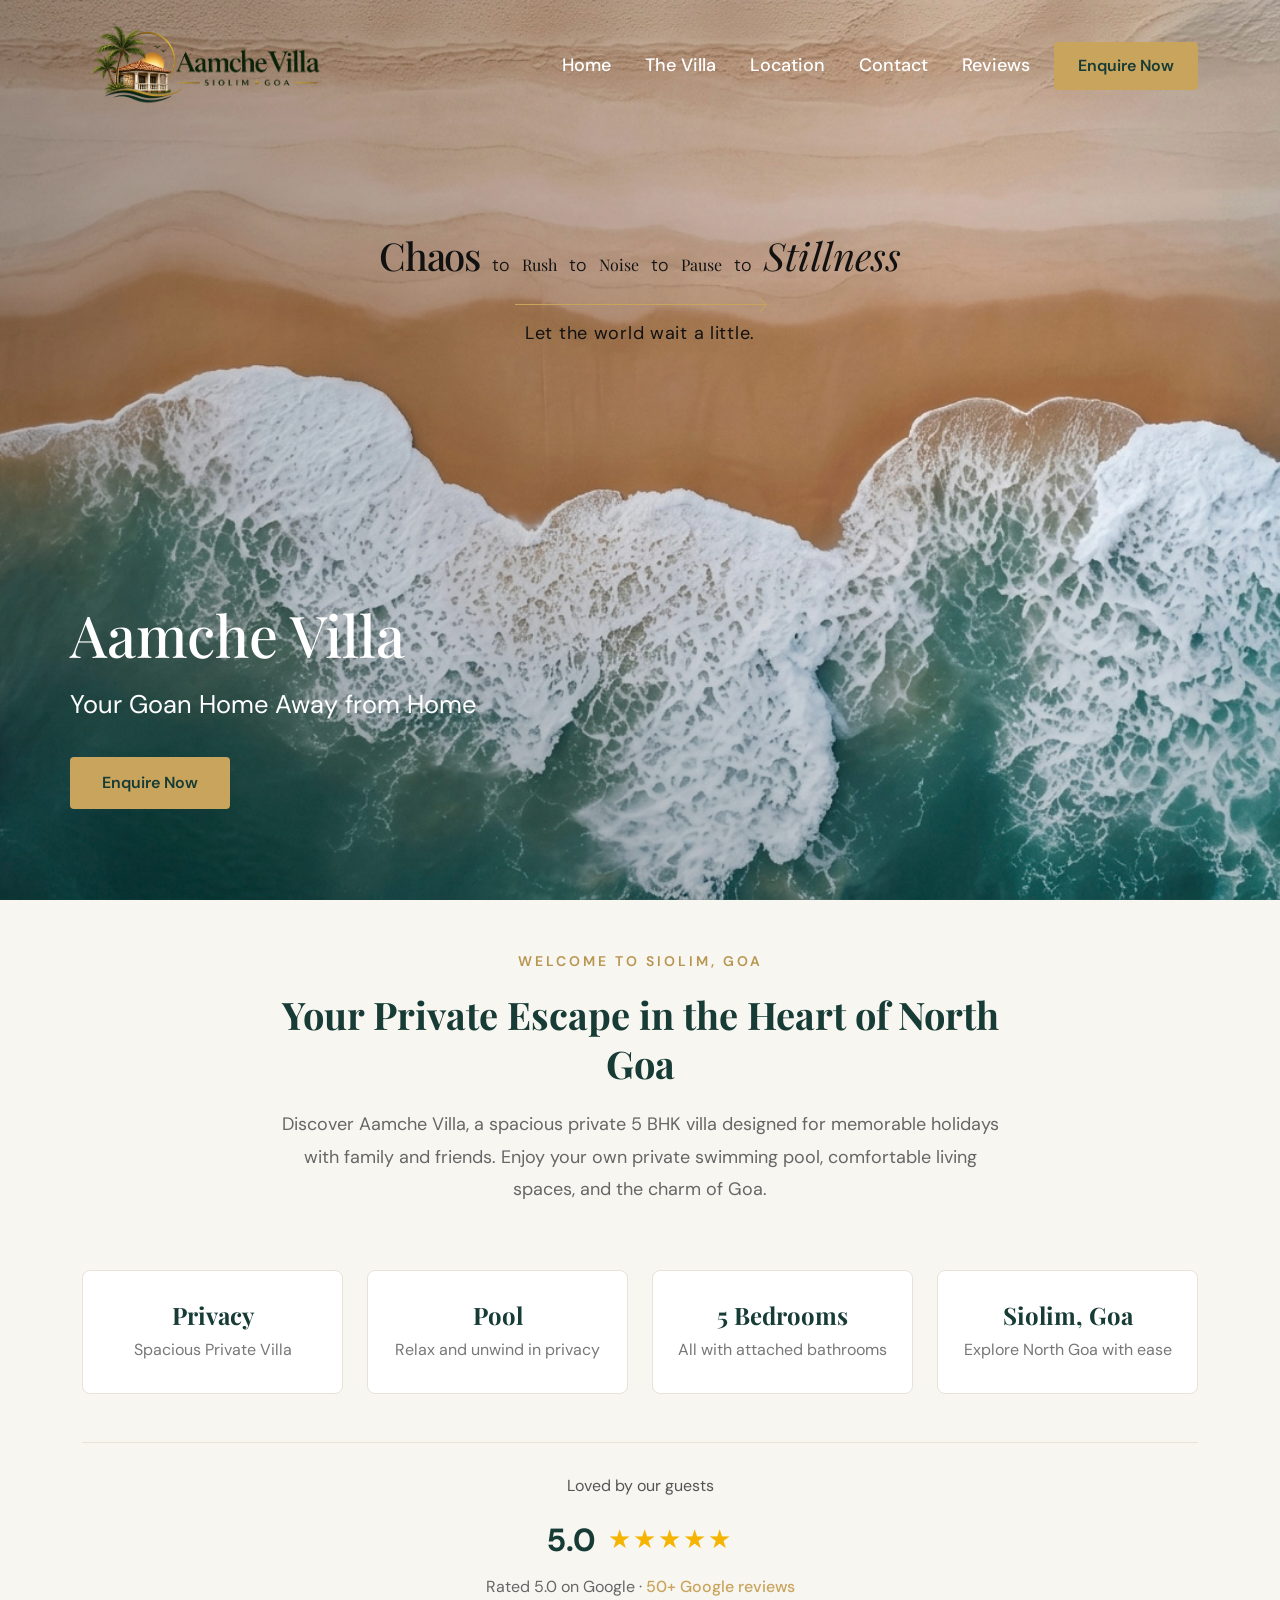
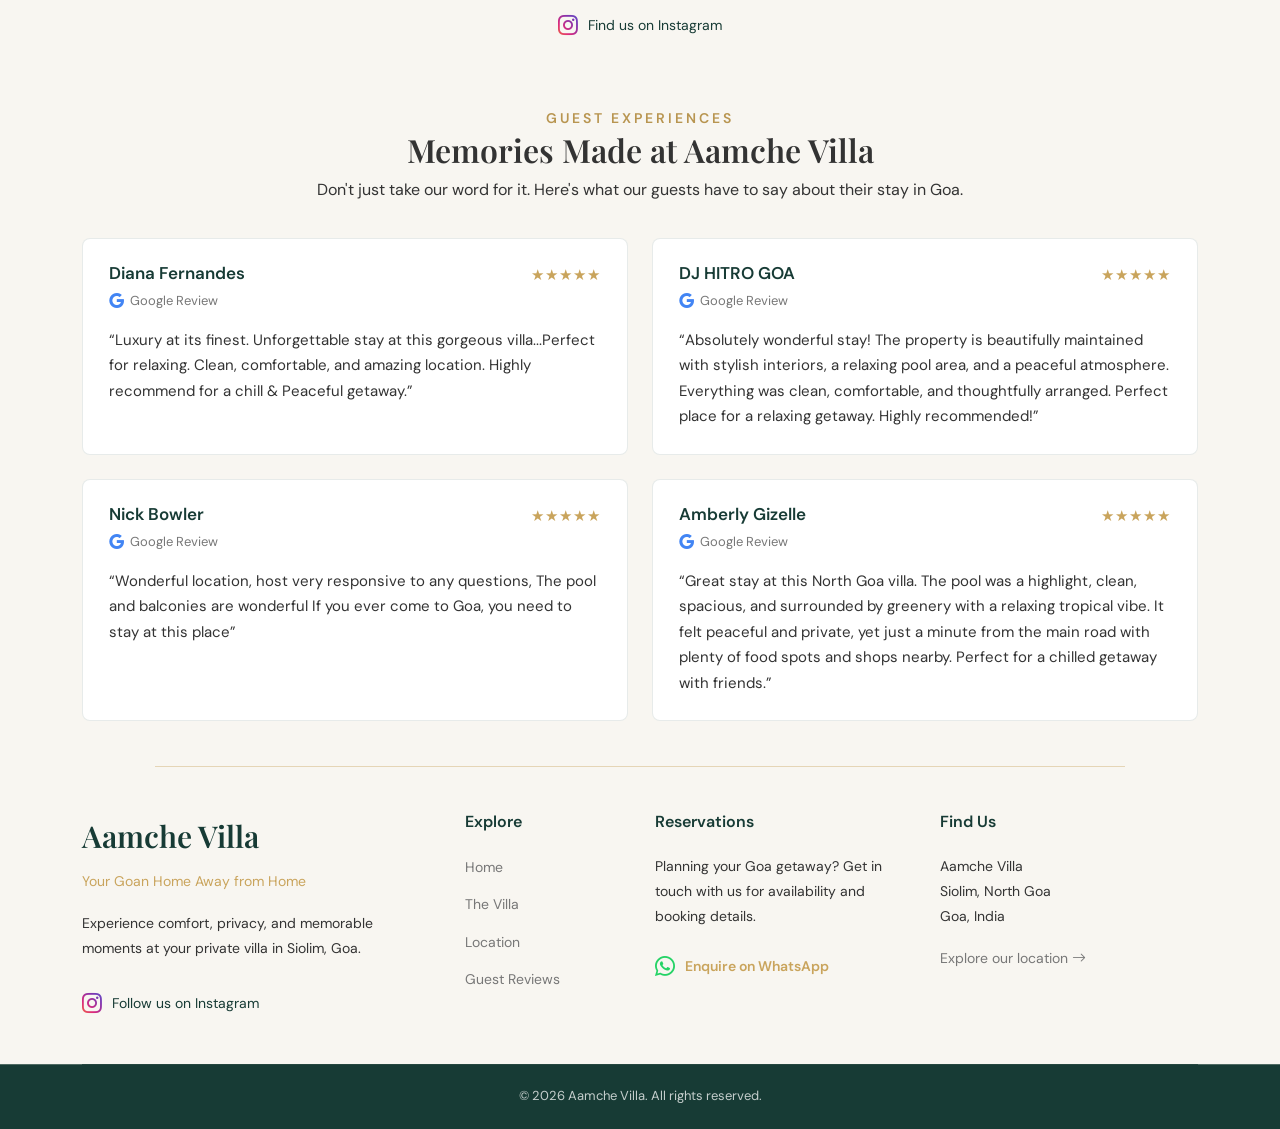
==== commit 66842921: "made changes to the index file for enquiry button and updated the file name for the image" ====
--- a/index.html
+++ b/index.html
@@ -125,7 +125,6 @@
           data-bs-target="#enquiryModal"
         >
           Enquire Now
-          <i class="bi bi-arrow-right" aria-hidden="true"></i>
         </a>
       </div>
     </section>
